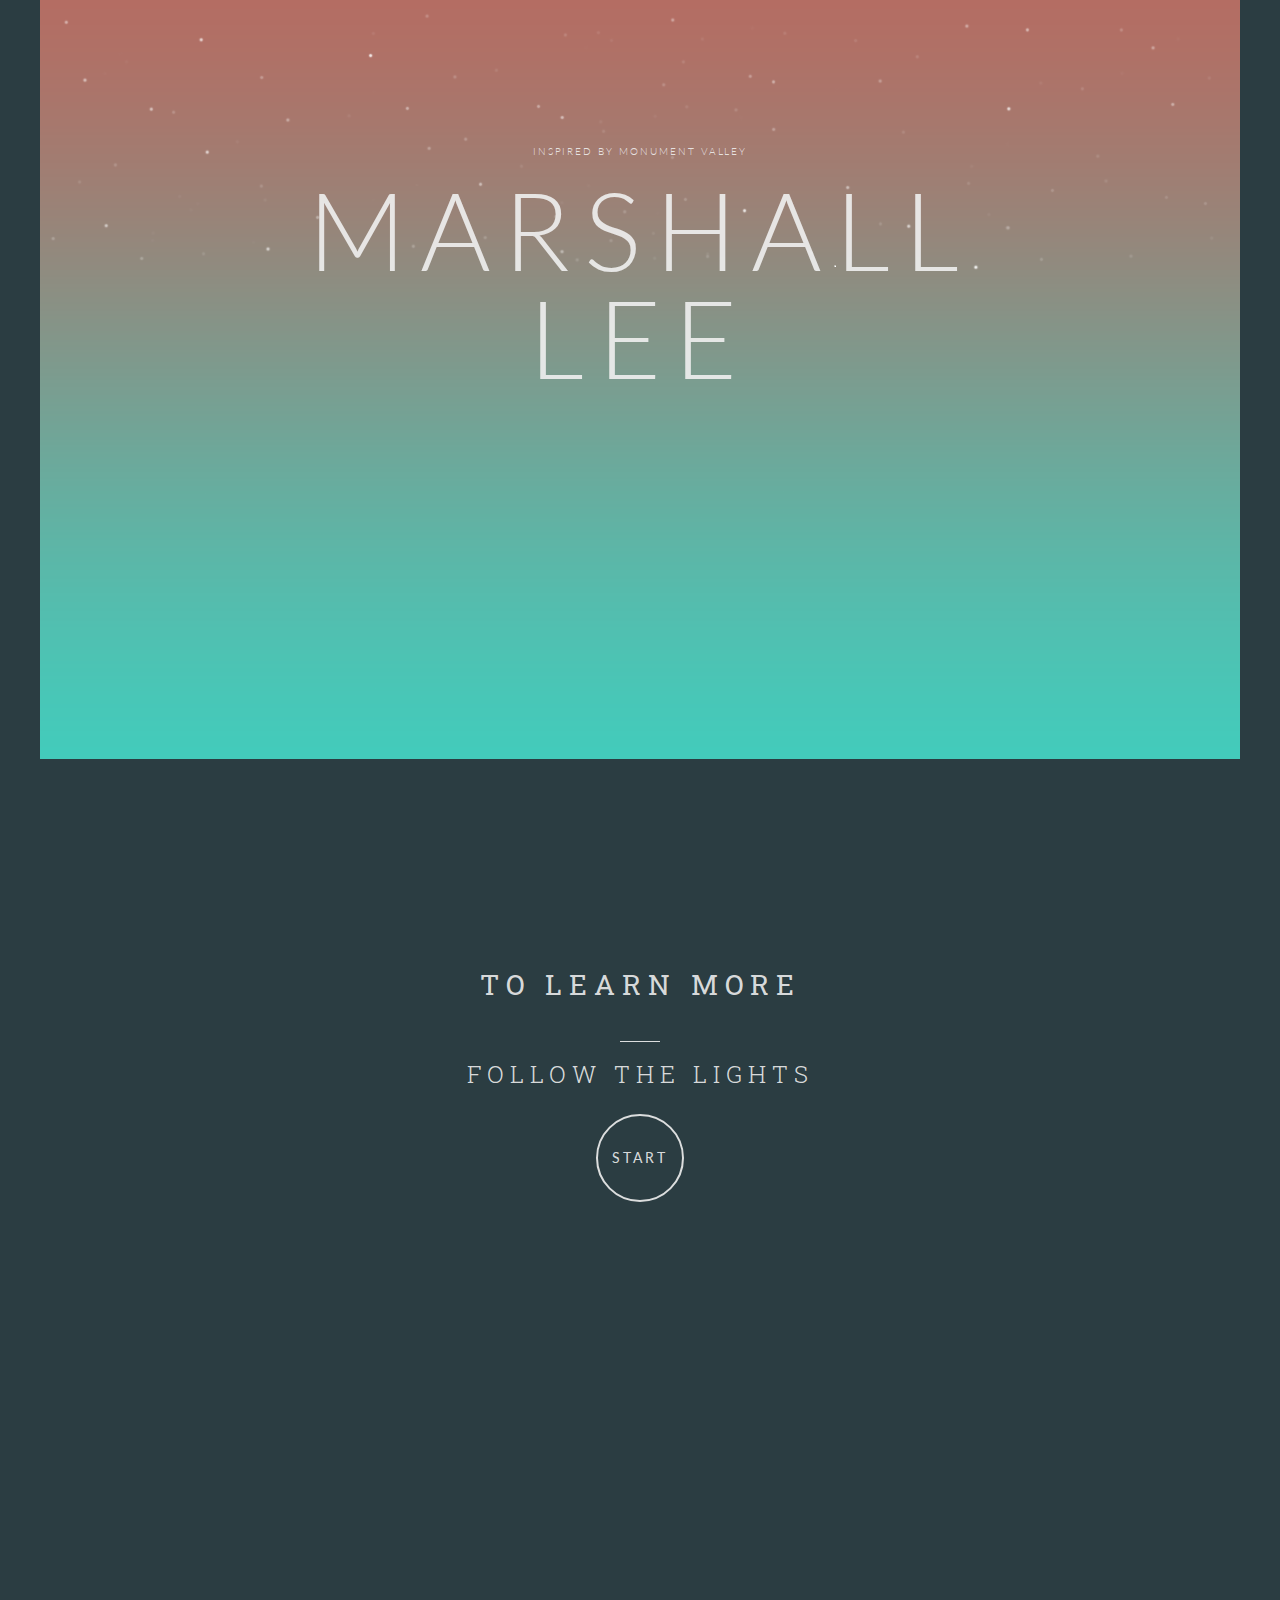
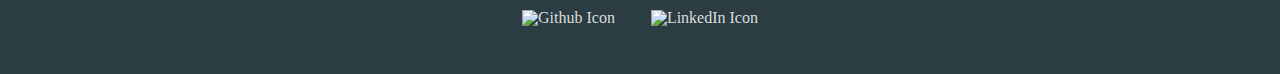
==== index.html @ 6e90a271 "testing" ====
<!DOCTYPE html>
<html lang="en">

  <head>
    <meta charset="utf-8">
    <meta property="og:title" content="Marshall Lee" />
    <meta property="og:type" content="website" />
    <meta property="og:image" content="https://live.staticflickr.com/65535/51933346310_0710ec1c50_k.jpg" />
    <meta property="og:description" content="Marshall Lee" />
    <meta property='og:url' content='https://marshallyunseoklee.com'/>
    <meta property='og:image:width' content='1788' />
    <meta property='og:image:height' content='738' />


    <meta name="author" content="Marshall Lee" />
    <meta name="viewport" content="width=device-width, initial-scale=1.0">

    <title>Marshall Lee</title>
    <link rel="icon" href="images/thumbnail.png">
    <link rel="stylesheet" href="css/style.css">
    
    <link href='https://fonts.googleapis.com/css?family=Open+Sans:400,300,600' rel='stylesheet' type='text/css'>
    <link href='https://fonts.googleapis.com/css?family=Lato:100,300,400' rel='stylesheet' type='text/css'>
    <link href='https://fonts.googleapis.com/css?family=Roboto+Slab:300,400' rel='stylesheet' type='text/css'>
  </head>

  <body id="skrollr-body" class="preload" style="position: flexed;"">
  
  	<div class="wrapper">

      <div id="effects-wrapper">
        <div id="text-wrapper">
          <div class="text-inner" data-smooth-scrolling="on" data-0="position: fixed; top: 0px; opacity: 1; width: 100%;" data-300="opacity: 1" data-550="opacity: 0;" data-anchor="#effects-wrapper">
            <h3 data-start="opacity: 1;" data-150-start="opacity: 0;">Inspired by Monument Valley</h3>
            <h1 id="ThreeD-1">MARSHALL</h1>
            <h1 id="ThreeD-2">LEE</h1>
            <div class="divide"></div>
            <!-- <a href="#content" class="button"><i class="arrow bounceAnimation"></i></a> -->
          </div>
        </div>

        <div id="text-no-webgl">
          <div class="text-inner">
            <h1>Marshall Lee</h1>
            <canvas id="canvas-test" width="0" height="0"></canvas>
            <!-- <p></p> -->
          </div>
        </div>

        <div id="valley-wrapper" class="valley">
          <div id="valley-6" data-p-max="-10" data-p-min="10" class="valley"></div>
          <div id="valley-5" data-p-max="-8" data-p-min="8" class="valley"></div>
          <div id="valley-4" data-p-max="-6" data-p-min="6" class="valley"></div>
          <div id="valley-3" data-p-max="-4" data-p-min="4" class="valley"></div>
          <div id="valley-2" data-p-max="-2" data-p-min="2" class="valley"></div>
          <div id="valley-1" class="valley"></div>
        </div>
      </div>

      <div id="content-wrapper">
        <section id="content" style="height: auto;">
          <header>
            <h1>to learn more</h1>
            <hr />
            <h2>follow the lights</h2>
            <a href="game.html" class="button">START</a>
          </header>
          <footer>
            <ul>
              <li><a href="https://github.com/Marshall-Yun-Lee"><img src="/asset/img/icon-github.png" alt="Github Icon" /></a></li>
              <li><a href="https://www.linkedin.com/in/marshallyunseoklee/"><img src="/asset/img/icon-linkedin.png" alt="LinkedIn Icon" /></a></li>
            </ul>
          </footer>
        </section>
      </div>
    </div>

    <script src="assets/js/indexScript/lib/modernizr.js"></script>
    <script src="assets/js/indexScript/lib/jquery-2.1.1.min.js"></script>
    <script src="assets/js/indexScript/lib/skrollr.min.js"></script>
    <script src="assets/js/indexScript/lib/three.min.js"></script>
    <script src="assets/js/indexScript/lib/csg.js"></script>
    <script src="assets/js/indexScript/lib/threeCSG.js"></script>

    <script src="assets/js/indexScript/font/lato_light.typeface.js"></script>
    <script src="assets/js/indexScript/font/roboto_slab_light.typeface.js"></script>
    <script src="assets/js/indexScript/font/finger_five.typeface.js"></script>

    <script src="assets/js/indexScript/Line.js"></script>
    <script src="assets/js/indexScript/Character.js"></script>
    <script src="assets/js/indexScript/SubCharacter.js"></script>
    <script src="assets/js/indexScript/Settings.js"></script>
    <script src="assets/js/indexScript/core.js"></script>

  </body>
</html>
---- css/style.css ----
html,
body,
div,
span,
applet,
object,
iframe,
h1,
h2,
h3,
h4,
h5,
h6,
p,
blockquote,
pre,
a,
abbr,
acronym,
address,
big,
cite,
code,
del,
dfn,
em,
img,
ins,
kbd,
q,
s,
samp,
small,
strike,
strong,
sub,
sup,
tt,
var,
b,
u,
i,
center,
dl,
dt,
dd,
ol,
ul,
li,
fieldset,
form,
label,
legend,
table,
caption,
tbody,
tfoot,
thead,
tr,
th,
td,
article,
aside,
canvas,
details,
embed,
figure,
figcaption,
footer,
header,
hgroup,
menu,
nav,
output,
ruby,
section,
summary,
time,
mark,
audio,
video {
  margin: 0;
  padding: 0;
  border: 0;
  font-size: 100%;
  font: inherit;
  vertical-align: baseline;
}

/* HTML5 display-role reset for older browsers */
article,
aside,
details,
figcaption,
figure,
footer,
header,
hgroup,
menu,
nav,
section {
  display: block;
}

body {
  line-height: 1;
}

ol,
ul {
  list-style: none;
}

blockquote,
q {
  quotes: none;
}

blockquote:before,
blockquote:after,
q:before,
q:after {
  content: "";
  content: none;
}

table {
  border-collapse: collapse;
  border-spacing: 0;
}

body {
  font-size: 100%;
}

a,
a:visited {
  color: rgba(240, 240, 240, 0.9);
  text-decoration: none;
}

h3 {
  text-align: center;
  font-family: 'Lato', sans-serif;
  font-size: 0.65em;
  font-weight: 300;
  line-height: 4.5em;
  letter-spacing: 0.1875em;
  text-transform: uppercase;
  color: rgba(240, 240, 240, 0.9);
}

label {
  font-family: 'Roboto Slab', serif;
  font-size: 1em;
  letter-spacing: 3px;
  text-align: center;
  text-transform: uppercase;
  color: rgba(240, 240, 240, 0.9);
}

input[type=text],
select {
  font-family: 'Lato', sans-serif;
  font-size: 1em;
  letter-spacing: 1px;
  text-align: center;
  text-transform: uppercase;
  color: rgba(240, 240, 240, 0.9);
}

input[type=submit],
input[type=button] {
  font-family: 'lato', serif;
  font-size: 0.75em;
  font-weight: 400;
  letter-spacing: 2px;
  text-align: center;
  text-transform: uppercase;
  color: rgba(240, 240, 240, 0.9);
}

#effects-wrapper h1 {
  font-family: 'Lato', sans-serif;
  font-size: 12vmin;
  font-weight: 300;
  letter-spacing: 0.125em;
  text-transform: uppercase;
  color: rgba(240, 240, 240, 0.9);
}

.button,
.button:visited {
  font-family: 'Lato', sans-serif;
  font-size: 0.875em;
  font-weight: 400;
  letter-spacing: 0.21875em;
  text-align: center;
  text-transform: uppercase;
}

#content-wrapper,
#text-no-webgl {
  color: rgba(240, 240, 240, 0.9);
}

#content-wrapper h1,
#content-wrapper h2,
#content-wrapper span.pre-title,
#content-wrapper span.legal,
#text-no-webgl h1,
#text-no-webgl h2,
#text-no-webgl span.pre-title,
#text-no-webgl span.legal {
  margin: 0 auto;
  font-family: 'Roboto Slab', serif;
  text-transform: uppercase;
}

#content-wrapper span.sub-intro,
#content-wrapper p,
#text-no-webgl span.sub-intro,
#text-no-webgl p {
  font-family: 'Lato', sans-serif;
  font-weight: 300;
}

#content-wrapper h1,
#text-no-webgl h1 {
  font-size: 1.75em;
  font-weight: 400;
  line-height: 1.75em;
  letter-spacing: 0.25em;
}

#content-wrapper h2,
#text-no-webgl h2 {
  font-size: 1.5em;
  font-weight: 300;
  line-height: 2em;
  letter-spacing: 0.25em;
  max-width: 1000em;
}

#content-wrapper span.pre-title,
#content-wrapper a.button,
#content-wrapper a.button:visited,
#text-no-webgl span.pre-title,
#text-no-webgl a.button,
#text-no-webgl a.button:visited {
  font-size: 0.875em;
  font-weight: 300;
  letter-spacing: 0.21875em;
}

#content-wrapper span.pre-title,
#text-no-webgl span.pre-title {
  line-height: 1.75em;
}

#content-wrapper span.sub-intro,
#text-no-webgl span.sub-intro {
  font-size: 0.625em;
  font-weight: 400;
  line-height: 3.125em;
  letter-spacing: 0.125em;
  text-transform: uppercase;
}

#content-wrapper a.button,
#text-no-webgl a.button {
  font-family: 'Lato', sans-serif;
  font-weight: 400;
  margin: 16px auto;
  width: 6em;
  height: 6em;
  line-height: 6em;
  display: block;
  border-radius: 50%;
  border: 2px solid rgba(240, 240, 240, 0.9);
  transition: background 1s;
}

#content-wrapper a.button:hover,
#text-no-webgl a.button:hover {
  background: rgba(67, 203, 187, 0.9);
}

#content-wrapper p,
#text-no-webgl p {
  margin-bottom: 1em;
  font-size: 1em;
  font-weight: 300;
  line-height: 1.5em;
  letter-spacing: 0.0625em;
  word-spacing: 0.125em;
}

#content-wrapper p a,
#content-wrapper p a:visited,
#text-no-webgl p a,
#text-no-webgl p a:visited {
  font-weight: 400;
  transition: color 1s;
}

#content-wrapper p a:hover,
#text-no-webgl p a:hover {
  color: rgba(67, 203, 187, 0.9);
}

#content-wrapper span.legal,
#text-no-webgl span.legal {
  font-size: 0.625em;
  font-weight: 300;
  line-height: 3.125em;
  letter-spacing: 0.25em;
}

html {
  margin: 0;
  padding: 0, -1000em;
  background: #2b3d42;
  scroll-behavior: smooth;
  transition-timing-function: ease-in-out;
  transition-delay: 1s;
}

body {
  margin: auto;
  padding: auto;
  max-width: 100%;
  background: #2b3d42 url("../asset/img/valley/sky.png") no-repeat;
  background-position: 50% 0%;
  background-attachment: absolute;
  background-size: auto;
}

article,
aside,
details,
figcaption,
figure,
footer,
header,
hgroup,
menu,
nav,
section {
  display: block;
}

.preload * {
  -webkit-transition: none !important;
  -moz-transition: none !important;
  -ms-transition: none !important;
  -o-transition: none !important;
  transition: none !important;
}

div.wrapper {
  position: relative;
  margin: 0 auto;
  padding: 0;
  max-width: 1200px;
  height: 1000px;
}

.button {
  margin: 1em auto 0 auto;
  padding: 0em;
  width: 4.5em;
  height: 4.5em;
  line-height: 4.5em;
  display: block;
  border-radius: 50%;
  border: 2px solid rgba(240, 240, 240, 0.9);
  transition: background-color 1s;
}

.button:hover {
  background-color: rgba(67, 203, 187, 0.9);
  opacity: 1;
}

.divide {
  margin: 0 auto;
  padding: 0.5em 0;
  width: 100%;
  height: 30px;
  background-position: 50% top;
}

.divide:first-of-type {
  padding-bottom: 1.5em;
}

.divide:last-of-type {
  padding-top: 1.5em;
  transform: scaleY(-1);
}

hr {
  margin-top: 2em;
  width: 2.5em;
  height: 1px;
  border: 0;
  background: rgba(240, 240, 240, 0.9);
}

.edit.button {
  opacity: 0;
}

.edit.button:hover {
  opacity: 1;
}

#edit-wrapper {
  display: none;
  position: fixed;
  bottom: 0;
  right: 0;
  width: 100%;
  height: 100%;
  z-index: 1000;
}

#edit-wrapper .edit-inner {
  margin: 10px auto;
  padding: 1em 2em;
  width: 300px;
  min-height: 460px;
  background: rgba(30, 30, 20, 0.95);
  border-radius: 0.5em;
  color: rgba(240, 240, 240, 0.9);
}

#edit-wrapper .edit-inner form .group {
  padding: 0.5em 0;
  width: 100%;
  text-align: center;
}

#edit-wrapper .edit-inner form label {
  margin: 0.5em 0;
  line-height: 2.5em;
  width: 100%;
  box-sizing: border-box;
}

#edit-wrapper .edit-inner form input[type=text],
#edit-wrapper .edit-inner form select {
  margin: 0.5em 0;
  width: 100%;
  height: 2em;
  line-height: 2em;
  box-sizing: border-box;
  background: none;
  border-radius: 5px;
  border: 1px solid rgba(240, 240, 240, 0.9);
}

#edit-wrapper .edit-inner form select {
  padding: 0;
}

#edit-wrapper .edit-inner form select option {
  text-align: center;
  padding-top: 0.5em;
  height: 2em;
}

#edit-wrapper .edit-inner form input[type=submit],
#edit-wrapper .edit-inner form input[type=button] {
  margin: 1.0em;
  width: 6.5em;
  height: 6.5em;
  line-height: 5.5em;
  text-align: center;
  border-radius: 50%;
  border: 2px solid rgba(240, 240, 240, 0.9);
  background: none;
  transition: background-color 1s;
}

#edit-wrapper .edit-inner form input[type=submit]:hover {
  cursor: pointer;
  background-color: rgba(67, 203, 187, 0.9);
}

#edit-wrapper .edit-inner form input[type=button]:hover {
  cursor: pointer;
  background-color: rgba(180, 109, 99, 0.9);
}

#effects-wrapper {
  position: relative;
}

#text-wrapper,
#text-no-webgl {
  position: relative;
  margin: 0 auto;
  width: 100%;
  min-height: 480px;
}

#text-no-webgl {
  display: none;
}

#text-no-webgl canvas {
  display: none;
}

#text-no-webgl p {
  margin: 0 auto;
  padding: 16px;
  max-width: 480px;
  text-align: justify;
}

.text-inner {
  padding-top: 128px;
  text-align: center;
  max-width: 1200px;
  z-index: 999;
}

#ThreeD-1,
#ThreeD-2 {
  margin: 0;
  padding: 0;
  display: block;
  width: 100%;
  max-width: 1200px;
  max-height: 120px;
  text-align: center;
  z-index: 999;
}

#ThreeD-1 {
  top: 0;
}

#ThreeD-2 {
  top: 120px;
}

#valley-wrapper {
  position: relative;
  display: block;
}

.valley {
  margin: 0 auto;
  width: 100%;
  height: 480px;
  max-width: 1200px;
  max-height: 1025px;
}

#valley-1 {
  background: url("../asset/img/valley/valley-1f.png") no-repeat;
}

#valley-2 {
  background: url("../asset/img/valley/valley-2.png") no-repeat;
  /* opacity: 0.9; */
}

#valley-3 {
  background: url("../asset/img/valley/valley-3.png") no-repeat;
  /* opacity: 0.85; */
}

#valley-4 {
  background: url("../asset/img/valley/valley-4.png") no-repeat;
  /* opacity: 0.8; */
}

#valley-5 {
  background: url("../asset/img/valley/valley-5.png") no-repeat;
  /* opacity: 0.75; */
}

#valley-6 {
  background: url("../asset/img/valley/valley-6b.png") no-repeat;
  /* opacity: 0.8; */
}

#valley-1,
#valley-2,
#valley-3,
#valley-4,
#valley-5,
#valley-6 {
  position: absolute;
  background-size: 100% 100%;
  transition: transform 0.25s;
}

#content-wrapper {
  position: relative;
  background: #2b3d42;
}

#content-wrapper #content {
  position: absolute;
  width: 100%;
  background: #2b3d42;
}

#content-wrapper #content header,
#content-wrapper #content main,
#content-wrapper #content footer {
  margin: 0 auto;
  padding-bottom: 30%;
  max-width: 540px;
  text-align: center;
  display: block;
  color: rgba(240, 240, 240, 0.9);
}

#content-wrapper #content header {
  text-align: center;
}

#content-wrapper #content main {
  padding: 1em;
  text-align: justify;
}

#content-wrapper #content main:hover p a {
  color: rgba(67, 203, 187, 0.9);
}

#content-wrapper #content footer {
  padding: 1em 0;
}

#content-wrapper #content footer ul {
  margin: 0 auto;
  padding: 1em 0 2em 0;
  list-style-type: none;
  text-align: center;
}

#content-wrapper #content footer ul li {
  display: inline;
  padding: 0 1em;
}

.arrow {
  border: solid white;
  border-width: 0 5px 5px 0;
  display: inline-block;
  padding: 6px;
  transform: rotate(45deg);
  -webkit-transform: rotate(45deg);
}

.bounceAnimation {
  animation-duration: 1.2s;
  transition-timing-function: ease-in;
  animation-iteration-count: infinite;
  animation-fill-mode: both;
  animation-name: bounce;
}

@keyframes bounce {

  0%,
  20%,
  50%,
  80%,
  100% {
    transform: rotate(45deg) translateY(0) translateX(0);
  }

  40% {
    transform: rotate(45deg) translateY(5px) translateX(5px);
  }

  60% {
    transform: rotate(45deg) translateY(3px) translateX(3px);
  }
}
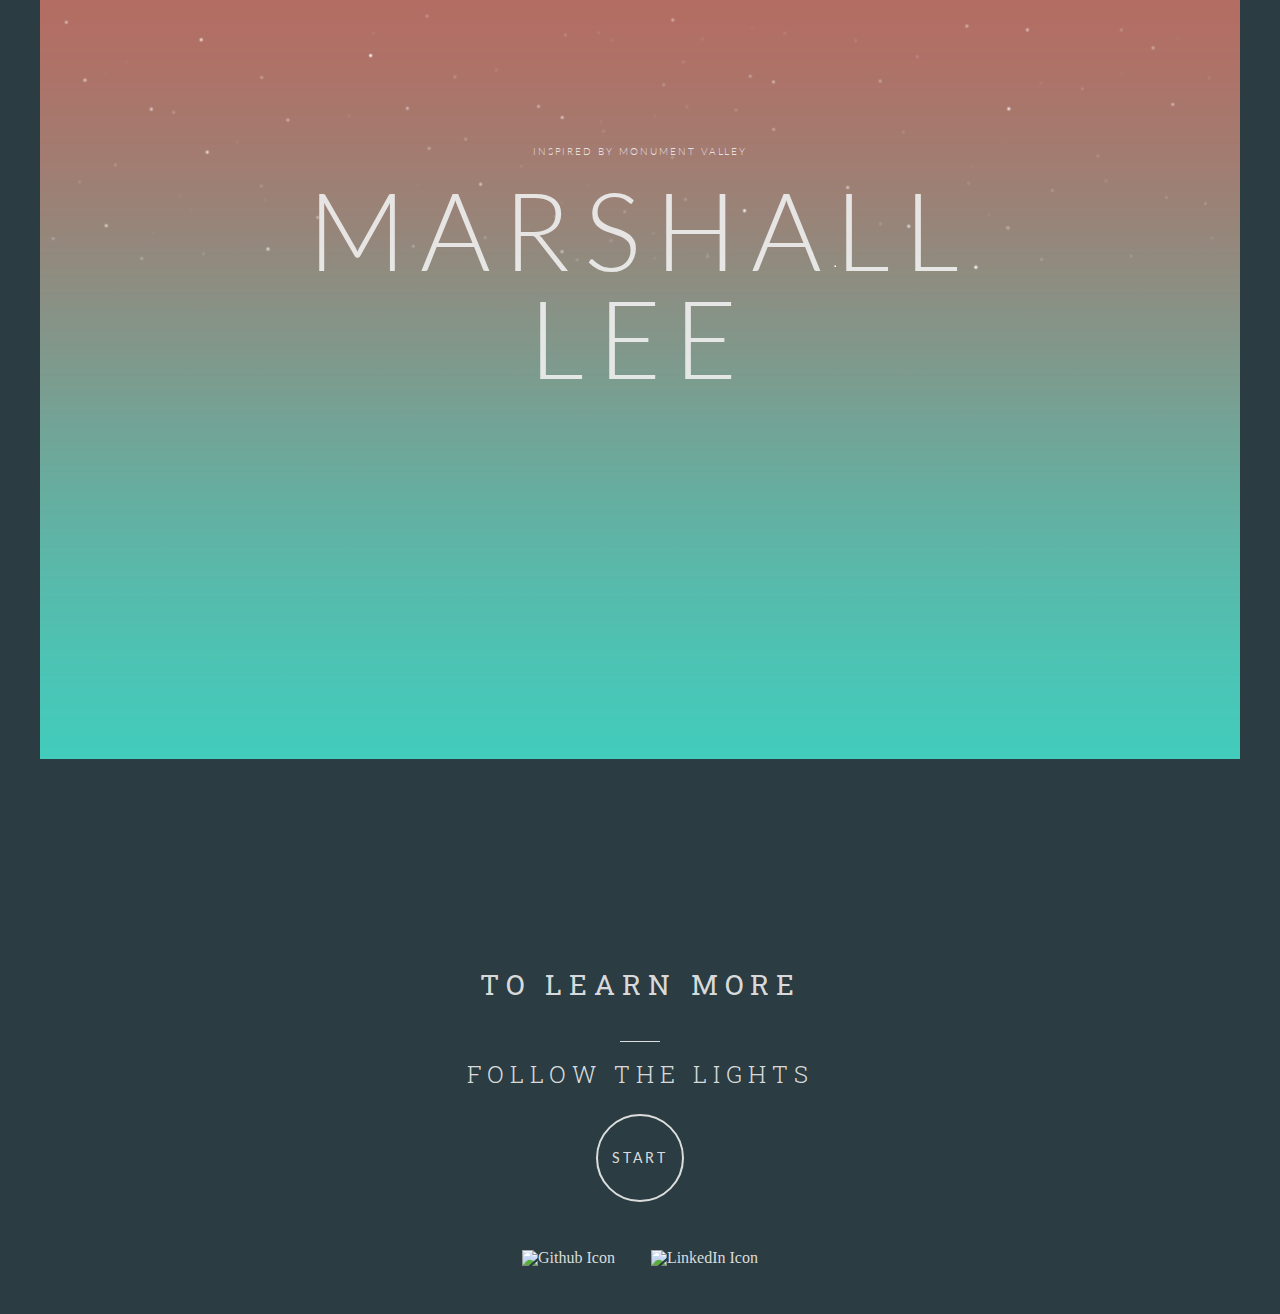
==== commit 42381631: "valley fix" ====
--- a/index.html
+++ b/index.html
@@ -25,25 +25,22 @@
   </head>
 
   <body id="skrollr-body" class="preload" style="position: flexed;"">
-  
   	<div class="wrapper">
 
       <div id="effects-wrapper">
         <div id="text-wrapper">
-          <div class="text-inner" data-smooth-scrolling="on" data-0="position: fixed; top: 0px; opacity: 1; width: 100%;" data-300="opacity: 1" data-550="opacity: 0;" data-anchor="#effects-wrapper">
-            <h3 data-start="opacity: 1;" data-150-start="opacity: 0;">Inspired by Monument Valley</h3>
+          <div class="text-inner" data-smooth-scrolling="on" data-0="position: fixed; opacity: 1;" data-top="opacity: 0;" data-anchor-target="#valley-wrapper">
+            <h3 data-0="opacity: 1;" data-150="opacity: 0;">Inspired by Monument Valley</h3>
             <h1 id="ThreeD-1">MARSHALL</h1>
             <h1 id="ThreeD-2">LEE</h1>
-            <div class="divide"></div>
-            <!-- <a href="#content" class="button"><i class="arrow bounceAnimation"></i></a> -->
+            <!-- <a href="#content" class="button" data-0="opacity: 1;" data-150="opacity: 0;"><i class="arrow bounceAnimation"></i></a> -->
           </div>
         </div>
 
         <div id="text-no-webgl">
           <div class="text-inner">
             <h1>Marshall Lee</h1>
-            <canvas id="canvas-test" width="0" height="0"></canvas>
-            <!-- <p></p> -->
+            <canvas id="canvas" width="0" height="0"></canvas>
           </div>
         </div>
 
--- a/css/style.css
+++ b/css/style.css
@@ -239,7 +239,7 @@
   font-weight: 300;
   line-height: 2em;
   letter-spacing: 0.25em;
-  max-width: 1000em;
+  max-width: 20em;
 }
 
 #content-wrapper span.pre-title,
@@ -319,7 +319,7 @@
 
 html {
   margin: 0;
-  padding: 0, -1000em;
+  padding: 0;
   background: #2b3d42;
   scroll-behavior: smooth;
   transition-timing-function: ease-in-out;
@@ -327,13 +327,12 @@
 }
 
 body {
-  margin: auto;
-  padding: auto;
+  margin: 0 auto;
+  padding: 0;
   max-width: 100%;
   background: #2b3d42 url("../asset/img/valley/sky.png") no-repeat;
   background-position: 50% 0%;
-  background-attachment: absolute;
-  background-size: auto;
+  background-attachment: fixed;
 }
 
 article,
@@ -363,7 +362,6 @@
   margin: 0 auto;
   padding: 0;
   max-width: 1200px;
-  height: 1000px;
 }
 
 .button {
@@ -598,7 +596,7 @@
 #valley-6 {
   position: absolute;
   background-size: 100% 100%;
-  transition: transform 0.25s;
+  /* transition: transform 0.25s; */
 }
 
 #content-wrapper {
@@ -616,7 +614,7 @@
 #content-wrapper #content main,
 #content-wrapper #content footer {
   margin: 0 auto;
-  padding-bottom: 30%;
+  padding-bottom: -10%;
   max-width: 540px;
   text-align: center;
   display: block;
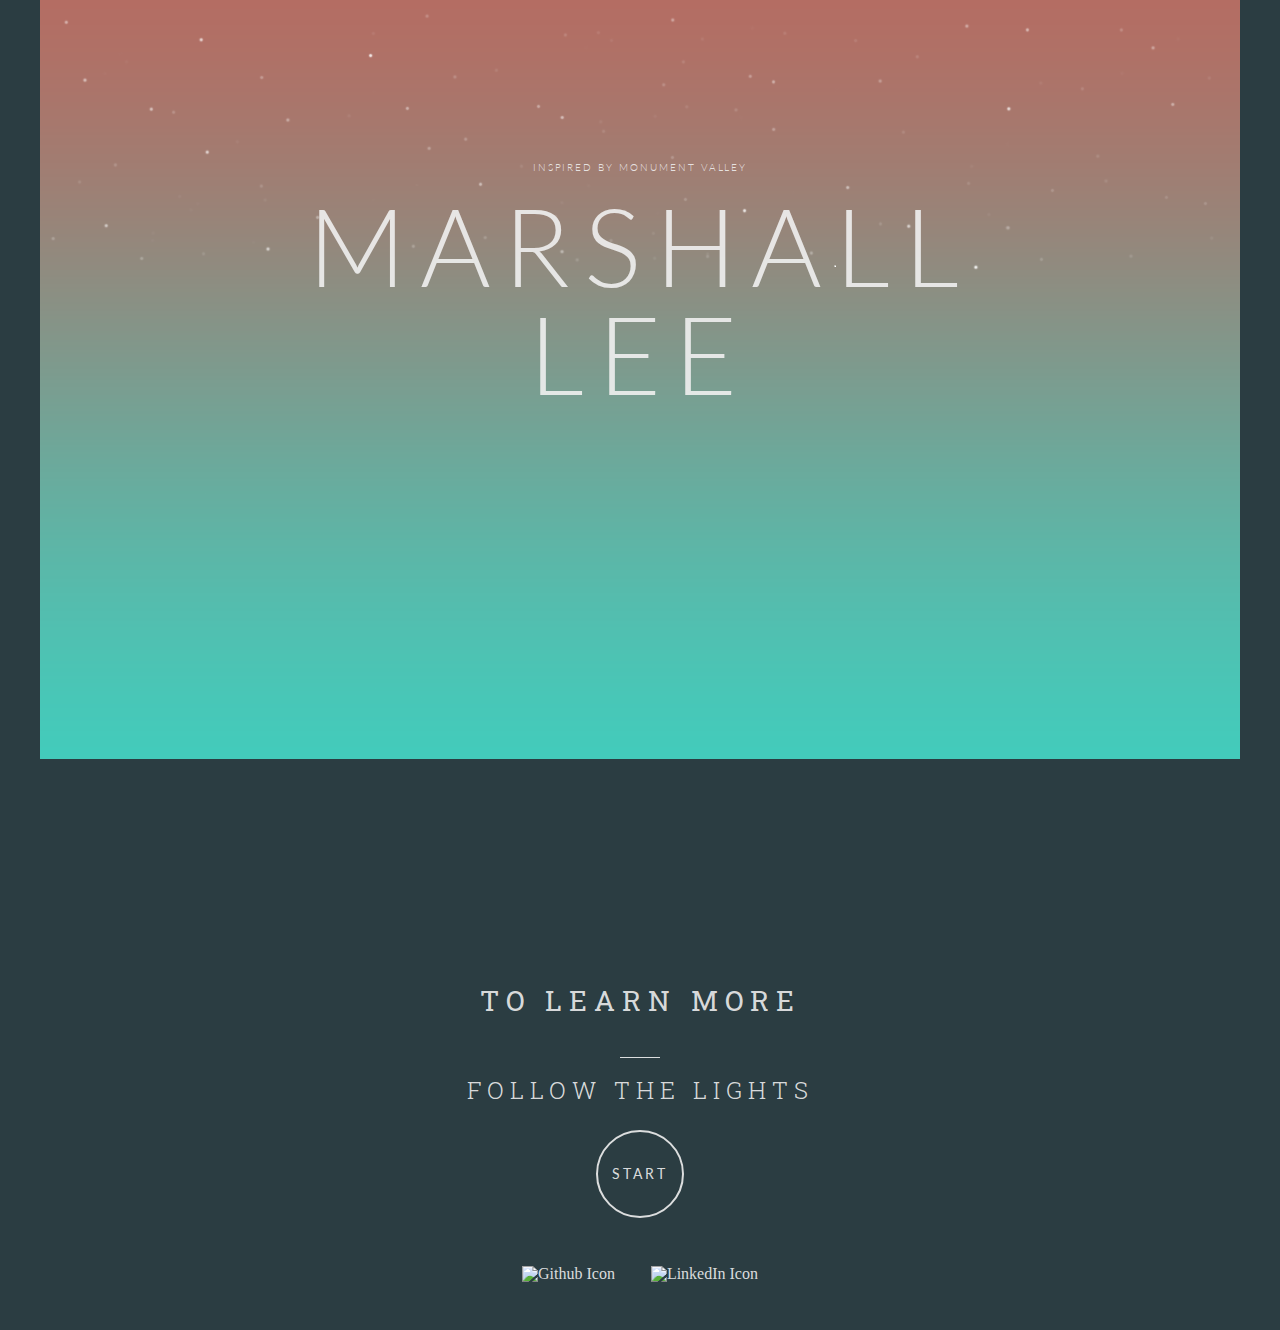
==== commit 3085dc8e: "updated canvas name" ====
--- a/index.html
+++ b/index.html
@@ -25,14 +25,15 @@
   </head>
 
   <body id="skrollr-body" class="preload" style="position: flexed;"">
+    <canvas id="canvas" width="0" height="0"></canvas>
   	<div class="wrapper">
-
       <div id="effects-wrapper">
         <div id="text-wrapper">
           <div class="text-inner" data-smooth-scrolling="on" data-0="position: fixed; opacity: 1;" data-top="opacity: 0;" data-anchor-target="#valley-wrapper">
             <h3 data-0="opacity: 1;" data-150="opacity: 0;">Inspired by Monument Valley</h3>
             <h1 id="ThreeD-1">MARSHALL</h1>
             <h1 id="ThreeD-2">LEE</h1>
+            <!-- <div class="divide"></div> -->
             <!-- <a href="#content" class="button" data-0="opacity: 1;" data-150="opacity: 0;"><i class="arrow bounceAnimation"></i></a> -->
           </div>
         </div>
@@ -40,7 +41,6 @@
         <div id="text-no-webgl">
           <div class="text-inner">
             <h1>Marshall Lee</h1>
-            <canvas id="canvas" width="0" height="0"></canvas>
           </div>
         </div>
 
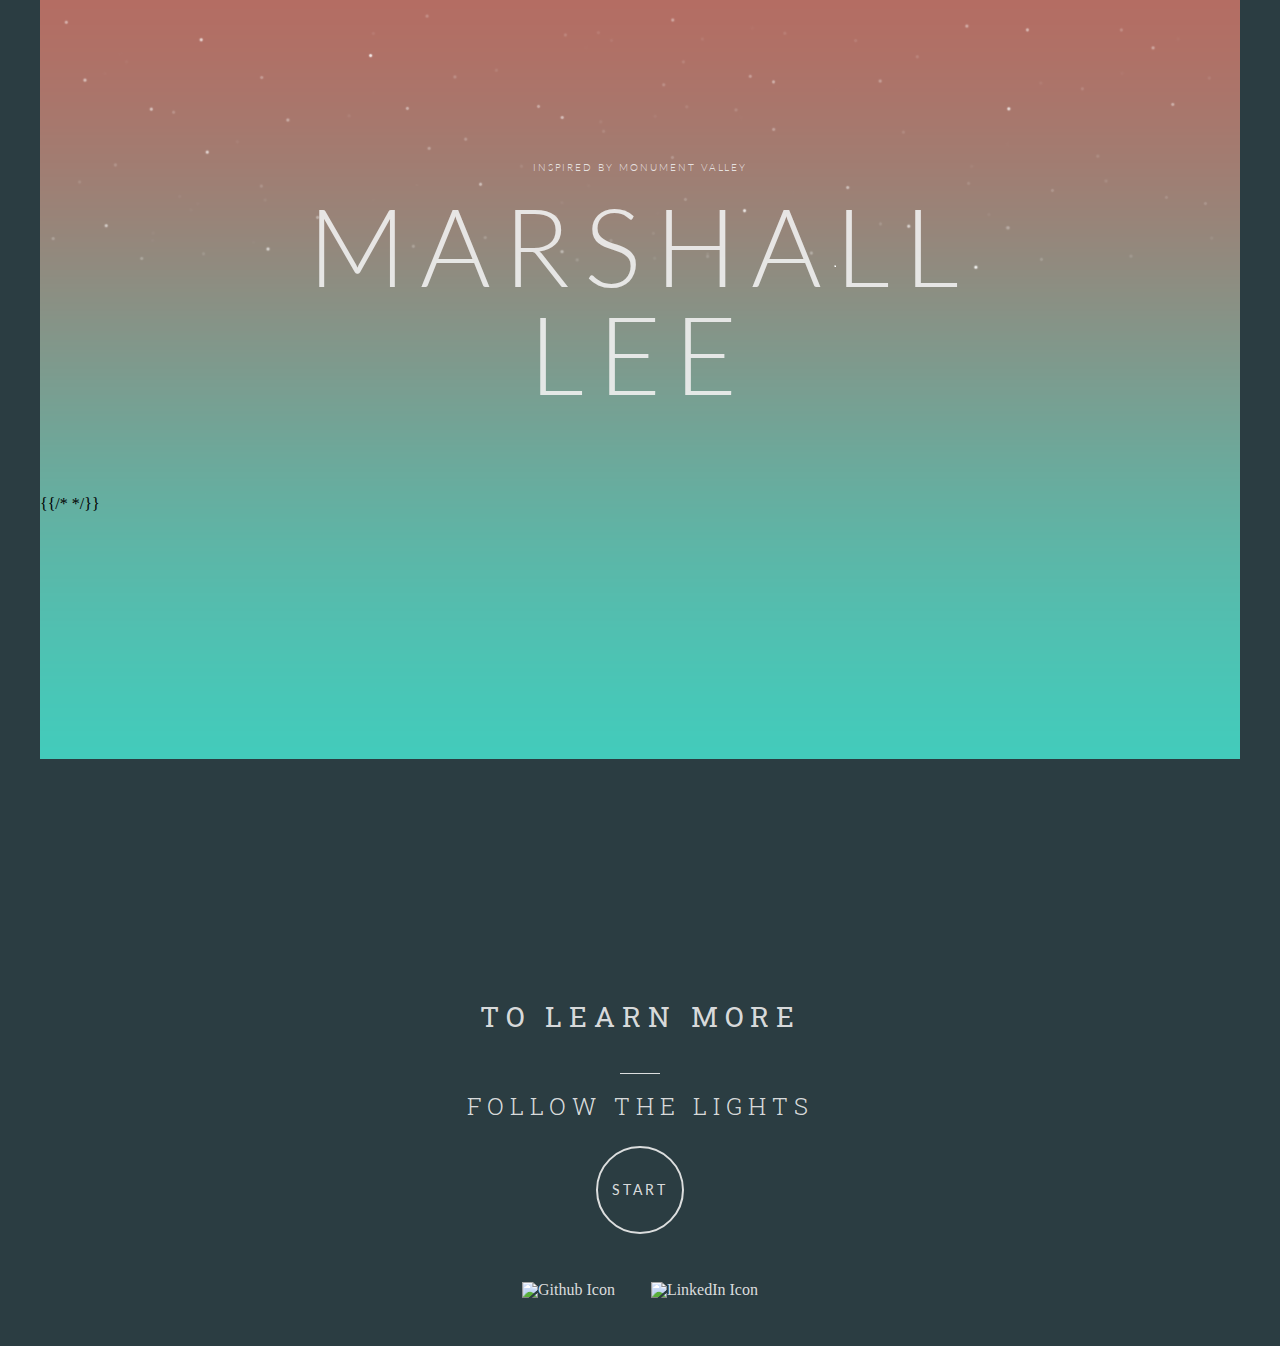
==== commit a20b5788: "testing" ====
--- a/index.html
+++ b/index.html
@@ -22,6 +22,15 @@
     <link href='https://fonts.googleapis.com/css?family=Open+Sans:400,300,600' rel='stylesheet' type='text/css'>
     <link href='https://fonts.googleapis.com/css?family=Lato:100,300,400' rel='stylesheet' type='text/css'>
     <link href='https://fonts.googleapis.com/css?family=Roboto+Slab:300,400' rel='stylesheet' type='text/css'>
+    <!-- Global site tag (gtag.js) - Google Analytics -->
+    <script async src="https://www.googletagmanager.com/gtag/js?id=G-PFX9BCPDXX"></script>
+    <script>
+      window.dataLayer = window.dataLayer || [];
+      function gtag(){dataLayer.push(arguments);}
+      gtag('js', new Date());
+
+      gtag('config', 'G-PFX9BCPDXX');
+    </script>
   </head>
 
   <body id="skrollr-body" class="preload" style="position: flexed;"">
@@ -33,16 +42,14 @@
             <h3 data-0="opacity: 1;" data-150="opacity: 0;">Inspired by Monument Valley</h3>
             <h1 id="ThreeD-1">MARSHALL</h1>
             <h1 id="ThreeD-2">LEE</h1>
-            <!-- <div class="divide"></div> -->
-            <!-- <a href="#content" class="button" data-0="opacity: 1;" data-150="opacity: 0;"><i class="arrow bounceAnimation"></i></a> -->
           </div>
         </div>
 
-        <div id="text-no-webgl">
+        {{/* <div id="text-no-webgl">
           <div class="text-inner">
             <h1>Marshall Lee</h1>
           </div>
-        </div>
+        </div> */}}
 
         <div id="valley-wrapper" class="valley">
           <div id="valley-6" data-p-max="-10" data-p-min="10" class="valley"></div>
@@ -55,12 +62,12 @@
       </div>
 
       <div id="content-wrapper">
-        <section id="content" style="height: auto;">
+        <section id="content">
           <header>
             <h1>to learn more</h1>
             <hr />
-            <h2>follow the lights</h2>
-            <a href="game.html" class="button">START</a>
+            <h2 id="instruction">follow the lights</h2>
+            <a href="game.html" class="button" id="startButton">START</a>
           </header>
           <footer>
             <ul>
@@ -72,6 +79,27 @@
       </div>
     </div>
 
+    <script type="text/javascript">
+      var isMobile = () => {
+        const isMobile = ('ontouchstart' in document.documentElement || navigator.userAgent.match(/Mobi/));
+        if (isMobile === true) {
+          return isMobile;
+        } else {
+          var check = false;
+          ((a) => {
+            if (/(android|bb\d+|meego).+mobile|avantgo|bada\/|blackberry|blazer|compal|elaine|fennec|hiptop|iemobile|ip(hone|od)|iris|kindle|lge |maemo|midp|mmp|mobile.+firefox|netfront|opera m(ob|in)i|palm( os)?|phone|p(ixi|re)\/|plucker|pocket|psp|series(4|6)0|symbian|treo|up\.(browser|link)|vodafone|wap|windows ce|xda|xiino|android|ipad|playbook|silk/i.test(a)||/1207|6310|6590|3gso|4thp|50[1-6]i|770s|802s|a wa|abac|ac(er|oo|s\-)|ai(ko|rn)|al(av|ca|co)|amoi|an(ex|ny|yw)|aptu|ar(ch|go)|as(te|us)|attw|au(di|\-m|r |s )|avan|be(ck|ll|nq)|bi(lb|rd)|bl(ac|az)|br(e|v)w|bumb|bw\-(n|u)|c55\/|capi|ccwa|cdm\-|cell|chtm|cldc|cmd\-|co(mp|nd)|craw|da(it|ll|ng)|dbte|dc\-s|devi|dica|dmob|do(c|p)o|ds(12|\-d)|el(49|ai)|em(l2|ul)|er(ic|k0)|esl8|ez([4-7]0|os|wa|ze)|fetc|fly(\-|_)|g1 u|g560|gene|gf\-5|g\-mo|go(\.w|od)|gr(ad|un)|haie|hcit|hd\-(m|p|t)|hei\-|hi(pt|ta)|hp( i|ip)|hs\-c|ht(c(\-| |_|a|g|p|s|t)|tp)|hu(aw|tc)|i\-(20|go|ma)|i230|iac( |\-|\/)|ibro|idea|ig01|ikom|im1k|inno|ipaq|iris|ja(t|v)a|jbro|jemu|jigs|kddi|keji|kgt( |\/)|klon|kpt |kwc\-|kyo(c|k)|le(no|xi)|lg( g|\/(k|l|u)|50|54|\-[a-w])|libw|lynx|m1\-w|m3ga|m50\/|ma(te|ui|xo)|mc(01|21|ca)|m\-cr|me(rc|ri)|mi(o8|oa|ts)|mmef|mo(01|02|bi|de|do|t(\-| |o|v)|zz)|mt(50|p1|v )|mwbp|mywa|n10[0-2]|n20[2-3]|n30(0|2)|n50(0|2|5)|n7(0(0|1)|10)|ne((c|m)\-|on|tf|wf|wg|wt)|nok(6|i)|nzph|o2im|op(ti|wv)|oran|owg1|p800|pan(a|d|t)|pdxg|pg(13|\-([1-8]|c))|phil|pire|pl(ay|uc)|pn\-2|po(ck|rt|se)|prox|psio|pt\-g|qa\-a|qc(07|12|21|32|60|\-[2-7]|i\-)|qtek|r380|r600|raks|rim9|ro(ve|zo)|s55\/|sa(ge|ma|mm|ms|ny|va)|sc(01|h\-|oo|p\-)|sdk\/|se(c(\-|0|1)|47|mc|nd|ri)|sgh\-|shar|sie(\-|m)|sk\-0|sl(45|id)|sm(al|ar|b3|it|t5)|so(ft|ny)|sp(01|h\-|v\-|v )|sy(01|mb)|t2(18|50)|t6(00|10|18)|ta(gt|lk)|tcl\-|tdg\-|tel(i|m)|tim\-|t\-mo|to(pl|sh)|ts(70|m\-|m3|m5)|tx\-9|up(\.b|g1|si)|utst|v400|v750|veri|vi(rg|te)|vk(40|5[0-3]|\-v)|vm40|voda|vulc|vx(52|53|60|61|70|80|81|83|85|98)|w3c(\-| )|webc|whit|wi(g |nc|nw)|wmlb|wonu|x700|yas\-|your|zeto|zte\-/i.test(a.substr(0,4))) 
+              check = true;
+          }) (navigator.userAgent||navigator.vendor||window.opera);
+          return check;
+        }
+      }
+      
+      if (!isMobile() && !(navigator.userAgent.indexOf("Chrome") != -1)) {
+        document.getElementById("instruction").innerHTML = "Please use Chrome to play the game!";
+        document.getElementById("startButton").href = "landing.html"
+      }
+      
+    </script>
     <script src="assets/js/indexScript/lib/modernizr.js"></script>
     <script src="assets/js/indexScript/lib/jquery-2.1.1.min.js"></script>
     <script src="assets/js/indexScript/lib/skrollr.min.js"></script>
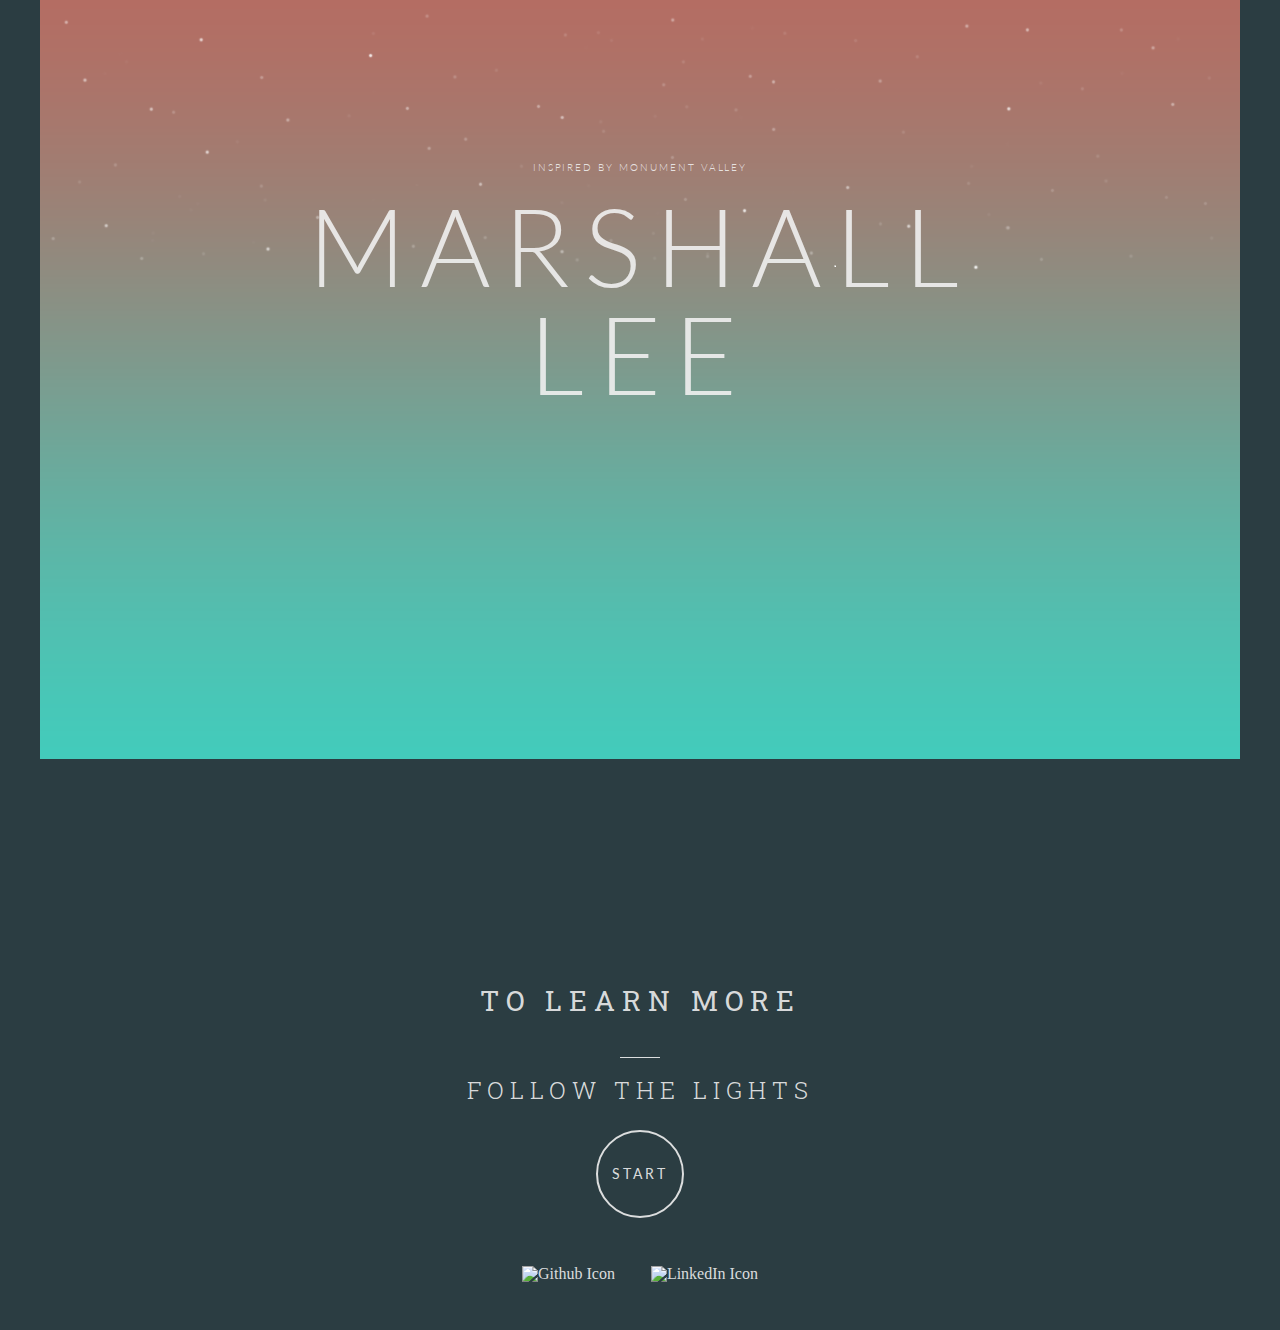
==== commit 099d02ee: "m" ====
--- a/index.html
+++ b/index.html
@@ -44,12 +44,6 @@
             <h1 id="ThreeD-2">LEE</h1>
           </div>
         </div>
-
-        {{/* <div id="text-no-webgl">
-          <div class="text-inner">
-            <h1>Marshall Lee</h1>
-          </div>
-        </div> */}}
 
         <div id="valley-wrapper" class="valley">
           <div id="valley-6" data-p-max="-10" data-p-min="10" class="valley"></div>
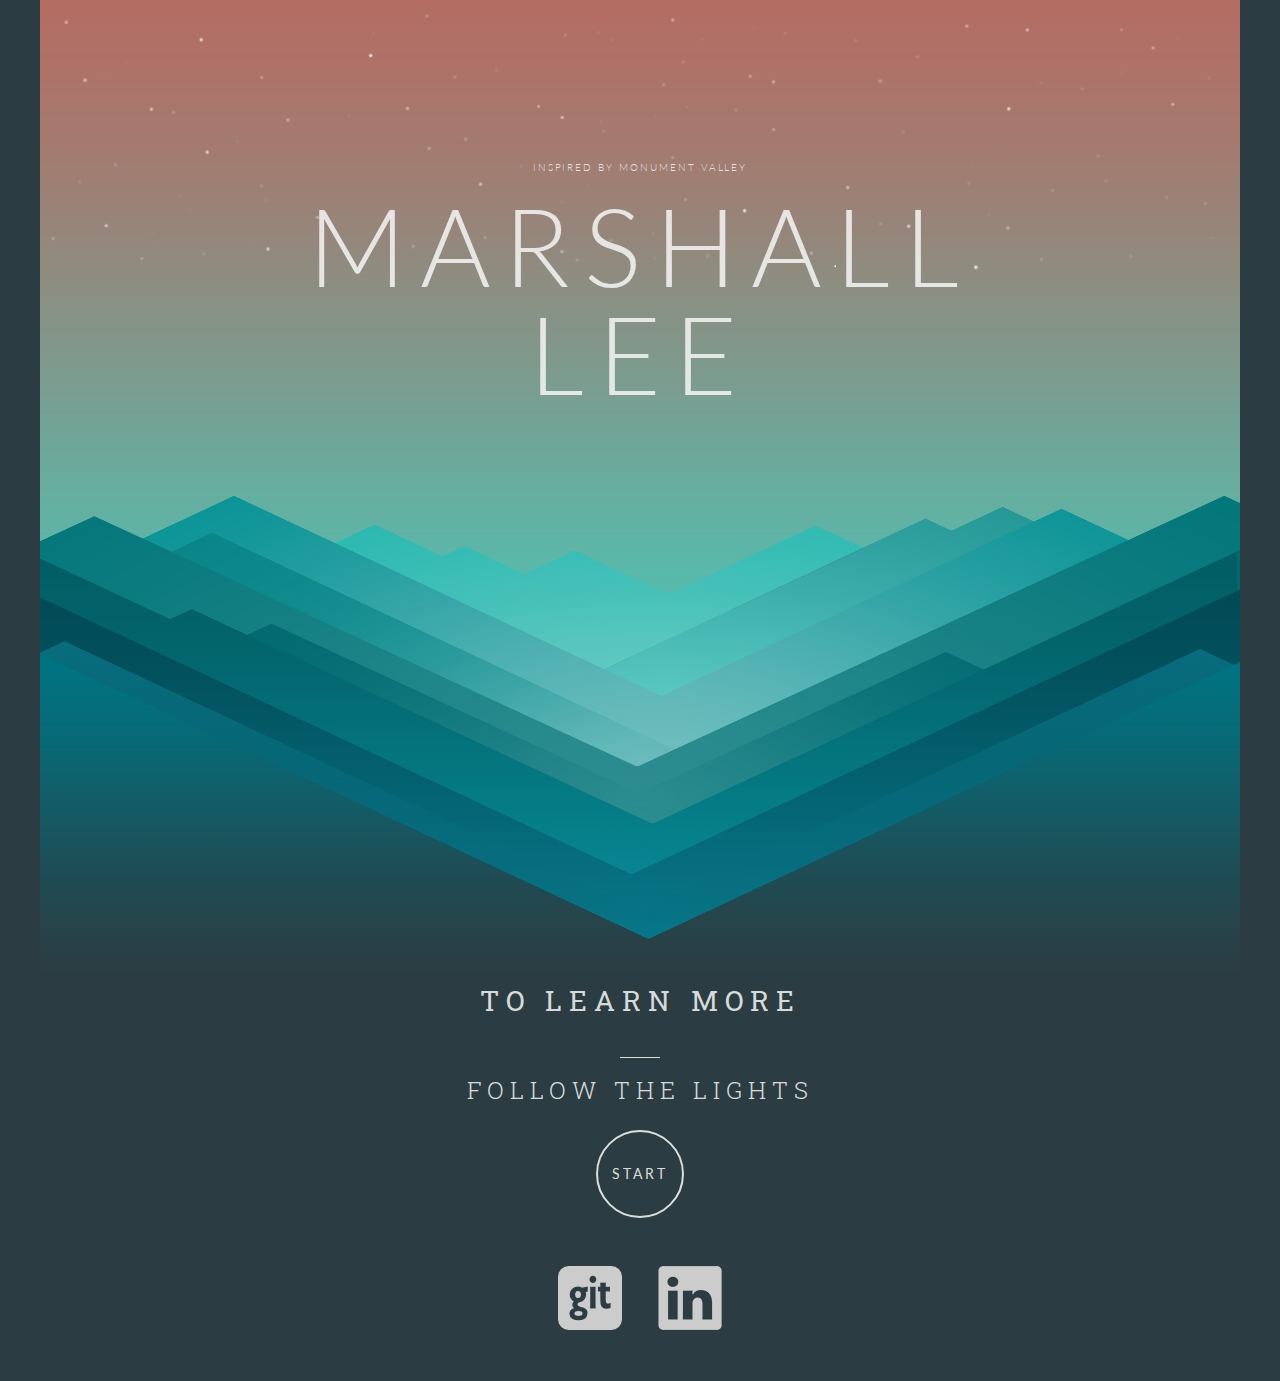
==== commit 03789c78: "FS reorg" ====
--- a/index.html
+++ b/index.html
@@ -16,7 +16,7 @@
     <meta name="viewport" content="width=device-width, initial-scale=1.0">
 
     <title>Marshall Lee</title>
-    <link rel="icon" href="images/thumbnail.png">
+    <link rel="icon" href="media/thumbnail.png">
     <link rel="stylesheet" href="css/style.css">
     
     <link href='https://fonts.googleapis.com/css?family=Open+Sans:400,300,600' rel='stylesheet' type='text/css'>
@@ -65,8 +65,8 @@
           </header>
           <footer>
             <ul>
-              <li><a href="https://github.com/Marshall-Yun-Lee"><img src="/asset/img/icon-github.png" alt="Github Icon" /></a></li>
-              <li><a href="https://www.linkedin.com/in/marshallyunseoklee/"><img src="/asset/img/icon-linkedin.png" alt="LinkedIn Icon" /></a></li>
+              <li><a href="https://github.com/Marshall-Yun-Lee"><img src="/assets/img/icon-github.png" alt="Github Icon" /></a></li>
+              <li><a href="https://www.linkedin.com/in/marshallyunseoklee/"><img src="/assets/img/icon-linkedin.png" alt="LinkedIn Icon" /></a></li>
             </ul>
           </footer>
         </section>
--- a/css/style.css
+++ b/css/style.css
@@ -330,7 +330,7 @@
   margin: 0 auto;
   padding: 0;
   max-width: 100%;
-  background: #2b3d42 url("../asset/img/valley/sky.png") no-repeat;
+  background: #2b3d42 url("../assets/img/valley/sky.png") no-repeat;
   background-position: 50% 0%;
   background-attachment: fixed;
 }
@@ -560,31 +560,31 @@
 }
 
 #valley-1 {
-  background: url("../asset/img/valley/valley-1f.png") no-repeat;
+  background: url("../assets/img/valley/valley-1f.png") no-repeat;
 }
 
 #valley-2 {
-  background: url("../asset/img/valley/valley-2.png") no-repeat;
+  background: url("../assets/img/valley/valley-2.png") no-repeat;
   /* opacity: 0.9; */
 }
 
 #valley-3 {
-  background: url("../asset/img/valley/valley-3.png") no-repeat;
+  background: url("../assets/img/valley/valley-3.png") no-repeat;
   /* opacity: 0.85; */
 }
 
 #valley-4 {
-  background: url("../asset/img/valley/valley-4.png") no-repeat;
+  background: url("../assets/img/valley/valley-4.png") no-repeat;
   /* opacity: 0.8; */
 }
 
 #valley-5 {
-  background: url("../asset/img/valley/valley-5.png") no-repeat;
+  background: url("../assets/img/valley/valley-5.png") no-repeat;
   /* opacity: 0.75; */
 }
 
 #valley-6 {
-  background: url("../asset/img/valley/valley-6b.png") no-repeat;
+  background: url("../assets/img/valley/valley-6b.png") no-repeat;
   /* opacity: 0.8; */
 }
 
